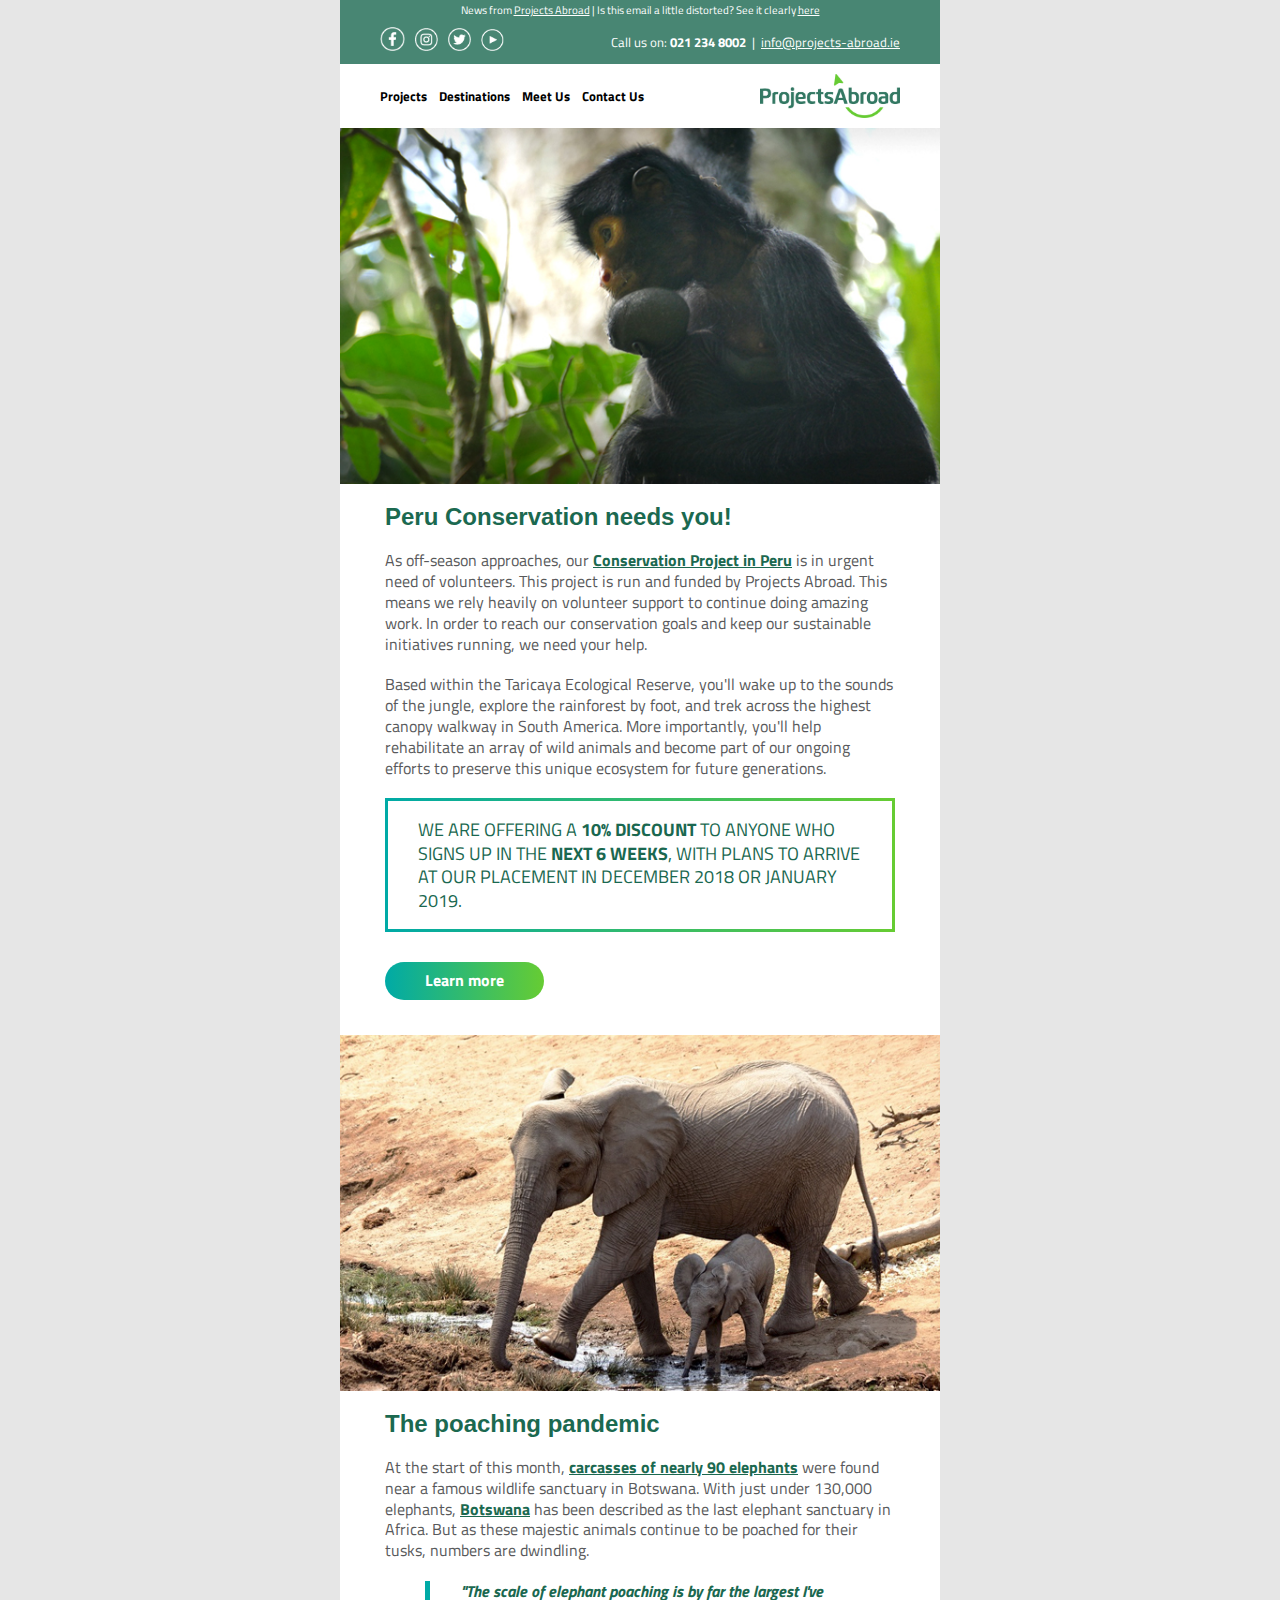
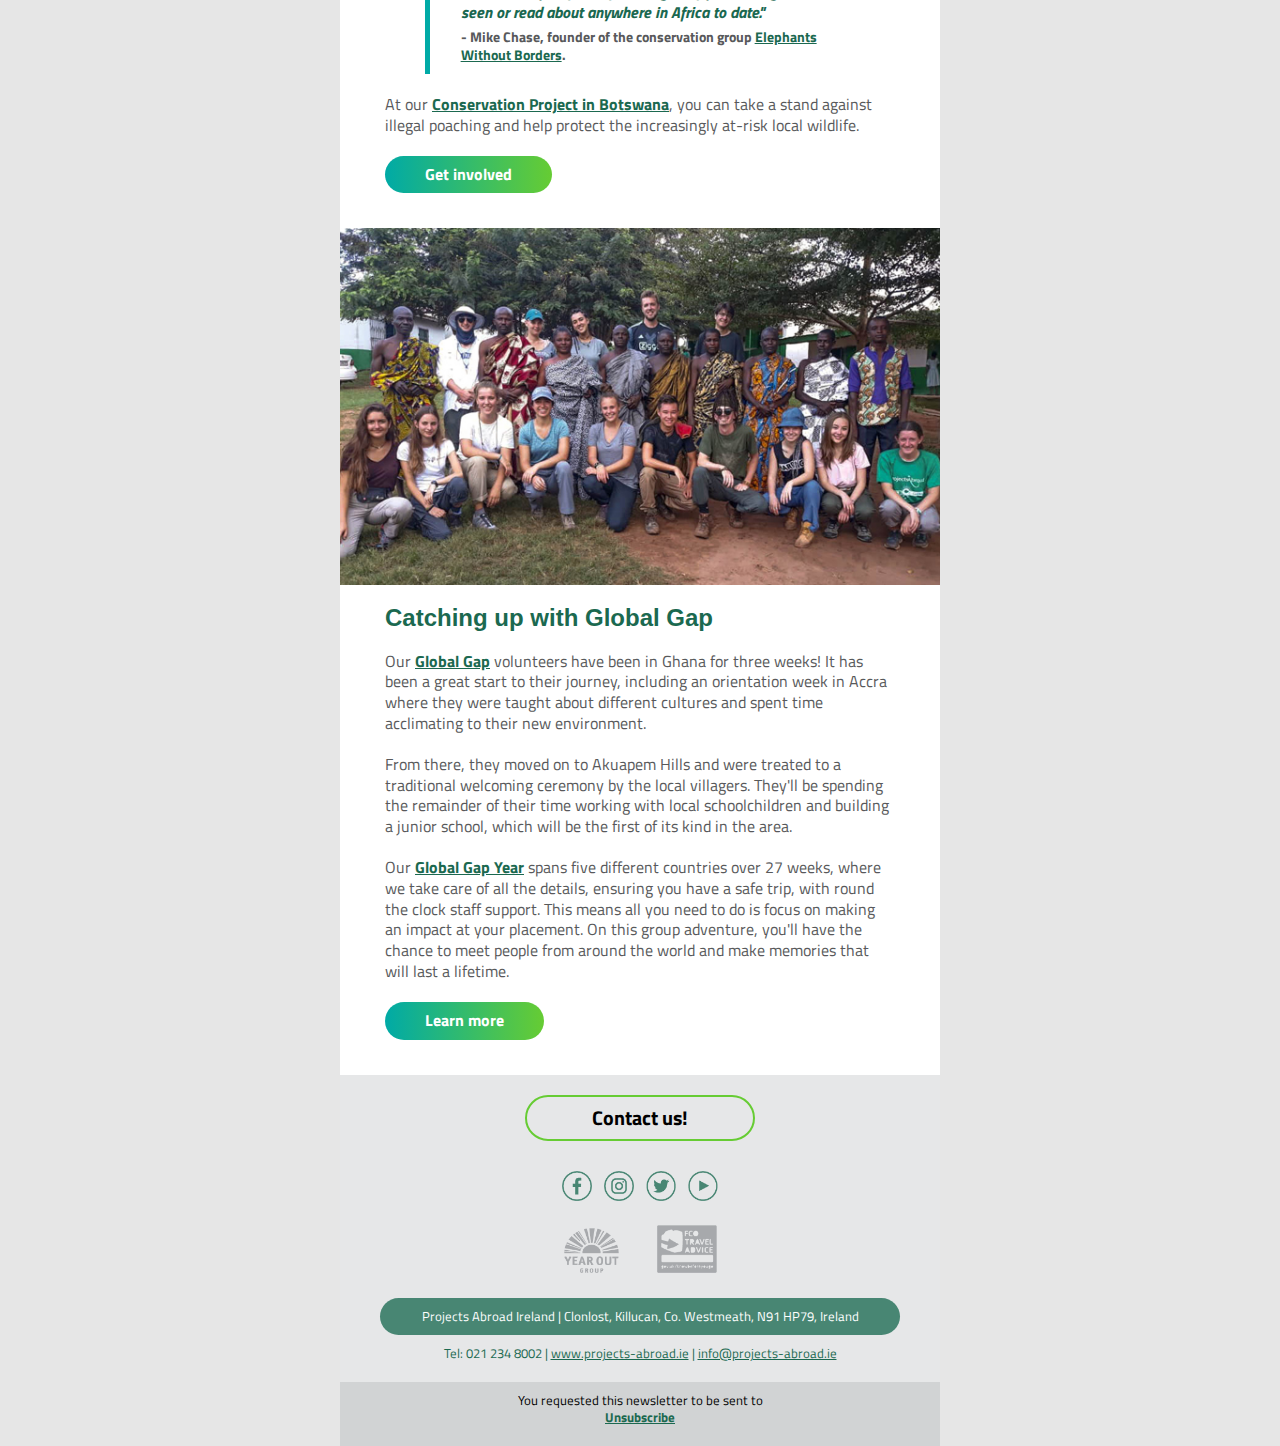
==== newsletter-template/index.html @ 7e194765 "ch" ====
<!DOCTYPE html PUBLIC "-//W3C//DTD XHTML 1.0 Transitional//EN" "http://www.w3.org/TR/xhtml1/DTD/xhtml1-transitional.dtd">
<html xmlns="http://www.w3.org/1999/xhtml">
<head>
	<title>Reduced price for Peru Conservation!</title>
	<meta http-equiv="Content-Type" content="text/html; charset=utf-8" />
	<meta name="viewport" content="width=device-width; initial-scale=1.0; user-scalable=1;" />
	<meta http-equiv="X-UA-Compatible" content="IE=edge" />
	<link href="https://fonts.googleapis.com/css?family=Titillium+Web" rel="stylesheet" />
	<style type="text/css">
    /* CLIENT-SPECIFIC STYLES */
		#outlook a { padding:0; }
    	body, table, td, a{-webkit-text-size-adjust: 100%; -ms-text-size-adjust: 100%;-webkit-font-smoothing: antialiased;} /* Prevent WebKit and Windows mobile changing default text sizes */
		table, td {mso-table-lspace: 0pt; mso-table-rspace: 0pt;} /* Remove spacing between tables in Outlook 2007 and up */
		img{-ms-interpolation-mode: bicubic;} /* Allow smoother rendering of resized image in Internet Explorer */

    /* RESET STYLES */	
		body{ margin: 0 !important; padding: 0 !important; width: 100% !important; height: 100% !important;}
    	img{border: 0; height: auto; line-height: 100%; outline: none; text-decoration: none;}
		table{border-collapse: collapse !important;}     
		
		
    /* iOS BLUE LINKS */
    a[x-apple-data-detectors] {
        color: inherit !important;
        text-decoration: none !important;
        font-size: inherit !important;
        font-family: inherit !important;
        font-weight: inherit !important;
        line-height: inherit !important;
    }

	/* CURRENT SETTINGS */
	body {
		background-color: #E6E6E6 !important;
		font-size: 14px; font-size: 1.4rem;
		font-family: 'Titillium Web', Verdana, Geneva, sans-serif;
		}

	p {
		margin: 0;
		line-height: 1.3em;
		}
	
	a {color: #1B6950;}

	#menu a:hover {
		background: #1B6950;
		background: -webkit-gradient(linear,right top,left top,from(#00aaa6),to(#6c3)) bottom no-repeat;
		background: linear-gradient(270deg,#00aaa6 0,#6c3) bottom no-repeat;
		background-size: 60% 3px;
		background-position: left bottom;
	}
	
	.borderLeft {
		background: #1B6950;
		background: -webkit-gradient(#00aaa6, #6c3) left no-repeat;
		background: linear-gradient(#00aaa6,#6c3) left no-repeat;
		background-size: 5px 100%;
		background-position: left top;
	}
	
	
	a {text-decoration: underline;}

	a:hover {text-decoration: none;}

	a.no-underline {text-decoration: none;}

	a.no-underline:hover {text-decoration: underline;}

	 @media only screen and (max-width: 640px) {
		.deviceWidth {
			width: 100% !important;
			max-width: 100% !important;
		}
		.hide {display: none !important;}
		
		.top-info {
			margin: 0 auto;
			padding: 15px 0;
			text-align: center;
		}
		.top-logo {
			margin: 0 auto;
			padding: 0;
			text-align: center;
		}
		.mobileText {
			padding: 20px 20px 20px 20px !important;
			font-size: 14px !important; font-size: 1.4rem !important;
		}
		.block {
			display: block;
		}
		
		.borderLeft {
			background: #1B6950;
			background: -webkit-gradient(#00aaa6, #6c3) left no-repeat;
			background: linear-gradient(#00aaa6,#6c3) left no-repeat;
			background-size: 5px 100%;
			background-position: left top;
		}
		
	}

	</style>	
	
<!--[if gte mso 9]>
	<style type="text/css">

	body {

		font-family: Verdana, Geneva, sans-serif !important;
		font-size: 13px !important;
		line-height: 1.3em !important;
		/*font-family: Arial, Helvetica, sans-serif !important;*/
		}
		
		#top {
			font-size: 11px !important;
		}
		
		#topCall {
			font-size: 13px !important;
		}
		
		td, p, a {
			font-family: Verdana, Geneva, sans-serif !important;
		}
		
		td, p {
			font-size: 14px !important;
			line-height: 1.3em !important;
		}
			
		.top-info {
			font-size: 12px !important;
		}
		
		.borderLeft {
			background: none;
			border-left: 5px solid #1B6950 !important;
		}
		
		.ctaMso {
			padding-top: 10px !important;
			padding-bottom: 10px !important;
			font-size: 14px !important;
			font-weight: normal !important;
		}
		
		.cta {
			font-weight: normal !important;
			font-size: 14px !important;
		}
		

			 
    </style>
<![endif]-->	
	
</head>

<body bgcolor="#E6E6E6" text="#000000" link="#1B6950" alink="#1B6950" vlink="#1B6950" style="width: 100% !important; font-family: 'Titillium Web', Verdana, Geneva, sans-serif; background-color: #E6E6E6; -webkit-text-size-adjust: 100%; -webkit-font-smoothing: antialiased;">
<!-- HIDDEN PREHEADER TEXT -->
	<div style="max-height: 0px; max-width: 0px; opacity: 0; color: #E6E6E6; font-size: 1px; line-height: 1px; display: none; overflow: hidden;" class="deviceWidth">Claim a 10% discount today! |</div>
    <div style="padding: 0px 0px 0px 0px; text-align: center; background-color: #E6E6E6; display: block;" class="deviceWidth">
	<table width="620" align="center" bgcolor="#E6E6E6" border="0" cellpadding="0" cellspacing="0" style="margin: 0 auto; padding: 0;" class="deviceWidth">
		<tr>
			<td width="100%" align="center" valign="top" bgcolor="#E6E6E6">
<!-- HEADER -->			
				<table width="600" align="center" border="0" cellpadding="0" cellspacing="0" bgcolor="#488673" class="deviceWidth">
					<tr>
						<td width="100%" align="center" valign="middle" style="padding: 5px 40px; font-family: 'Titillium Web', Verdana, Geneva, sans-serif; font-size: 11px; line-height: 1em; color: #FFFFFF; -webkit-text-size-adjust: 100%;" id="top" class="hide">News from <a href="https://www.projects-abroad.ie/?utm_source=newsletter&amp;utm_medium=email&amp;utm_content=tophome_link&amp;utm_campaign=Marketing%2BNewsletterOctober18" style="font-family: 'Titillium Web', Verdana, Geneva, sans-serif; font-size: 11px; line-height: 1em; color: #FFFFFF; -webkit-text-size-adjust: 100%;" target="_blank" title="Projects Abroad">Projects Abroad</a> | Is this email a little distorted? See it clearly <a href="#clearly#" style="font-family: 'Titillium Web', Verdana, Geneva, sans-serif; font-size: 11px; line-height: 1em; color: #FFFFFF; -webkit-text-size-adjust: 100%;" target="_blank" title="See it clearly here">here</a></td>
						
					</tr>
					<tr>
						<td width="100%" align="center" valign="middle" style="padding: 6px 40px;">
							<table width="100%" align="center" border="0" cellpadding="0" cellspacing="0" class="deviceWidth">
								<tr>
									<td align="left" valign="middle" width="28%" style="line-height: 1.3em; -webkit-text-size-adjust: 100%;" class="hide"><a href="http://www.facebook.com/projectsabroadireland" target="_blank" rel="nofollow" title="Facebook"><img src="global/logo-facebook.png" width="25" height="23" border="0" alt="Facebook" title="Facebook" /></a>&nbsp;&nbsp;<a href="https://www.instagram.com/projectsabroadglobal/" target="_blank" title="Instagram" rel="nofollow"><img src="global/logo-intagram.png" width="23" height="23" border="0" alt="Instagram" title="Instagram" /></a>&nbsp;&nbsp;<a href="https://twitter.com/Proj_Abroad_UK" target="_blank" rel="nofollow" title="Twitter"><img src="global/logo-twitter.png" width="23" height="23" border="0" alt="Twitter" title="Twitter" /></a>&nbsp;&nbsp;<a href="https://www.youtube.com/user/projectsabroad" rel="nofollow" target="_blank" title="Youtube"><img src="global/logo-youtube.png" width="23" height="23" border="0" alt="Youtube" title="Youtube" /></a></td>
									<td align="right" valign="middle" width="70%" style="font-family: 'Titillium Web', Verdana, Geneva, sans-serif; font-size: 13px; line-height: 1.3em; color: #FFFFFF; -webkit-text-size-adjust: 100%;" id="topCall" class="deviceWidth top-info">Call us on: <strong>021 234 8002</strong><span class="hide">&nbsp; |&nbsp; </span><a href="mailto:info@projects-abroad.ie" style="font-family: 'Titillium Web', Verdana, Geneva, sans-serif; font-size: 13px; line-height: 1.3em; color: #FFFFFF; -webkit-text-size-adjust: 100%;" title="info@projects-abroad.ie" class="block">info@projects-abroad.ie</a></td>
								</tr>
							</table>
						</td>
					</tr>
				</table>
<!-- MENU -->	
				<table width="600" align="center" border="0" cellpadding="0" cellspacing="0" bgcolor="#FFFFFF" class="deviceWidth">
					<tr>
						<td width="100%" align="center" valign="middle" style="padding: 10px 40px;">
							<table width="100%" align="center" border="0" cellpadding="0" cellspacing="0" class="deviceWidth">
								<tr>
									<td align="left" style="width: calc(100% - 160px); font-family: 'Titillium Web', Verdana, Geneva, sans-serif; font-weight: bold; font-size: 13px; line-height: 2em; color: #000000;" id="menu" class="hide"><a href="https://www.projects-abroad.ie/volunteer-projects/?utm_source=newsletter&utm_medium=email&utm_content=mainmenu_projects&utm_campaign=Marketing%2BNewsletterOctober18" target="_blank" title="Projects" style="color: #000000; text-decoration: none; font-size: 13px; line-height: 2em; font-weight: bold; display: inline-block;">Projects</a>&nbsp; &nbsp; <a href="https://www.projects-abroad.ie/volunteer-destinations/?utm_source=newsletter&utm_medium=email&utm_content=mainmenu_destinations&utm_campaign=Marketing%2BNewsletterOctober18" target="_blank" title="Destinations" style="color: #000000; text-decoration: none; font-size: 13px; line-height: 2em; font-weight: bold; display: inline-block;">Destinations</a>&nbsp; &nbsp; <a href="https://www.projects-abroad.ie/about-us/information-events/?utm_source=newsletter&utm_medium=email&utm_content=mainmenu_meetus&utm_campaign=Marketing%2BNewsletterOctober18" target="_blank" title="Meet Us" style="color: #000000; text-decoration: none; font-size: 13px; line-height: 2em; font-weight: bold; display: inline-block;">Meet Us</a>&nbsp; &nbsp; <a href="https://www.projects-abroad.ie/about-us/contact-us/?utm_source=newsletter&utm_medium=email&utm_content=mainmenu_contactus&utm_campaign=Marketing%2BNewsletterOctober18" target="_blank" title="Contact Us" style="color: #000000; text-decoration: none; font-size: 13px; line-height: 2em; font-weight: bold; display: inline-block;">Contact Us</a></td>
									<td align="right" width="160" class="deviceWidth top-logo"><a href="https://www.projects-abroad.ie/?utm_source=newsletter&amp;utm_medium=email&amp;utm_content=logo&amp;utm_campaign=Marketing%2BNewsletterOctober18" target="_blank" title="Projects Abroad"><img src="global/logo-projects-abroad-new.jpg#img#" width="140" border="0" alt="Projects Abroad" title="Projects Abroad" class="logo" /></a></td>
								</tr>
							</table>
						</td>
					</tr>

				</table>
			</td>
		</tr>
<!-- CONTENT -->
		<tr>
			<td width="100%" align="center" valign="top">
				<table width="600" align="center" border="0" cellpadding="0" cellspacing="0" style="background: #FFFFFF;" class="deviceWidth">
					<tr>
						<td width="100%" valign="top" align="center"><a href="https://www.projects-abroad.ie/projects/volunteer-conservation-amazon-rainforest-peru/?utm_source=newsletter&utm_medium=email&utm_content=main_article_image&utm_campaign=Marketing%2BNewsletterOctober18" title="Volunteer in the Amazon Rainforest in Peru" target="_blank"><img src="peru-conservation-needs-you.jpg" width="600" border="0" alt="Volunteer in the Amazon Rainforest in Peru" title="Volunteer in the Amazon Rainforest in Peru" style="color: #3c977c; font-size: 20px; line-height: 2em; text-align: center; display: block;" class="deviceWidth" /></a></td>
					</tr>
					<tr>
						<td width="100%" valign="top" style="padding: 20px 45px 35px 45px; color: #58595b; font-family: 'Titillium Web', Verdana, Geneva, sans-serif; font-size: 16px; line-height: 1.3em; text-align: left;" class="mobileText">
							<h1 style="padding: 0px; margin: 0px; font-size: 24px; line-height: 26px;"><a href="https://www.projects-abroad.ie/projects/volunteer-conservation-amazon-rainforest-peru/?utm_source=newsletter&amp;utm_medium=email&amp;utm_content=main_article_title&amp;utm_campaign=Marketing%2BNewsletterOctober18" title="Peru Conservation needs you!" target="_blank" style="padding: 0px; margin: 0 0 10px 0; color: #1b6950; font-family: 'Titillium Web Bold', Verdana, Geneva, sans-serif; font-size: 24px; line-height: 26px; text-align: left; font-weight: bold;" class="no-underline">Peru Conservation needs you!</a></h1>
							<p style="padding: 0px; margin: 20px 0px 20px 0px; font-family: 'Titillium Web', Verdana, Geneva, sans-serif; font-size: 16px; line-height: 1.3em; text-align: left; -webkit-text-size-adjust: 100%;">As off-season approaches, our <a href="https://www.projects-abroad.ie/projects/volunteer-conservation-amazon-rainforest-peru/?utm_source=newsletter&utm_medium=email&utm_content=main_article_link&utm_campaign=Marketing%2BNewsletterOctober18" target="_blank" title="Conservation Project in Peru" style="color: #1B6950; font-weight: bold;">Conservation Project in Peru</a> is in urgent need of volunteers. This project is run and funded by Projects Abroad. This means we rely heavily on volunteer support to continue doing amazing work. In order to reach our conservation goals and keep our sustainable initiatives running, we need your help.</p>
							<p style="padding: 0px; margin: 20px 0px 20px 0px; font-family: 'Titillium Web', Verdana, Geneva, sans-serif; font-size: 16px; line-height: 1.3em; text-align: left; -webkit-text-size-adjust: 100%;">Based within the Taricaya Ecological Reserve, you'll wake up to the sounds of the jungle, explore the rainforest by foot, and trek across the highest canopy walkway in South America. More importantly, you'll help rehabilitate an array of wild animals and become part of our ongoing efforts to preserve this unique ecosystem for future generations.</p>
							<div style="padding: 20px 20px 20px 30px; margin: 20px 0px 30px 0px; border-left: 3px solid #00aaa6;
							  border-right: 3px solid #6c3;
							  -webkit-box-sizing: border-box;
							  -moz-box-sizing: border-box;
							  box-sizing: border-box;
							  background-position: 0 0, 0 100%;
							  background-repeat: no-repeat;
							  -webkit-background-size: 100% 3px;
							  -moz-background-size: 100% 3px;
							  background-size: 100% 3px;
							  background-image: -webkit-gradient(linear,left top,right top,from(#00aaa6),to(#6c3));
							  background-image: -moz-linear-gradient(left, #00aaa6 0%, #6c3 100%), -moz-linear-gradient(left, #00aaa6 0%, #6c3 100%);
							  background-image: -o-linear-gradient(left, #00aaa6 0%, #6c3 100%), -o-linear-gradient(left, #00aaa6 0%, #6c3 100%);
							  background-image: linear-gradient(to right, #00aaa6 0%, #6c3 100%), linear-gradient(to right, #00aaa6 0%, #6c3 100%);">

							<p style="font-family: 'Titillium Web', Verdana, Geneva, sans-serif; color: #1a6850; text-transform: uppercase; font-size: 18px; line-height: 1.3em; text-align: left; -webkit-text-size-adjust: 100%;">We are offering a <strong>10% discount</strong> to anyone who signs up in the <strong>next 6 weeks</strong>, with plans to arrive at our placement in December 2018 or January 2019.</p>
							</div>
							<div style="padding: 0px 0px 0px 0px; clear: right; display: block;"><table border="0" cellpadding="5" cellspacing="0">
								<tr>
									<td align="left" valign="middle" style="padding: 8px 40px 9px 40px; background: #00aaa6; background: -webkit-gradient(linear,left top,right top,from(#00aaa6),to(#6c3)); background: linear-gradient(90deg,#00aaa6 0,#6c3); border-radius: 50px; -moz-border-radius: 50px; -webkit-border-radius: 50px; font-size: 16px; line-height: 1.3em; -webkit-text-size-adjust: 100%;" class="ctaMso"><a href="https://www.projects-abroad.ie/projects/volunteer-conservation-amazon-rainforest-peru/?utm_source=newsletter&amp;utm_medium=email&amp;utm_content=main_article_findoutmore&amp;utm_campaign=Marketing%2BNewsletterOctober18" target="_blank" style="margin: 0px; display: block; color: #FFFFFF; font-weight: bold; font-family: 'Titillium Web', Verdana, Geneva, sans-serif; -webkit-text-size-adjust: 100%;" title="Learn more" class="no-underline">Learn more</a></td>
								</tr>
							</table></div>								
						</td>
					</tr>
				</table>
				<table width="600" align="center" border="0" cellpadding="0" cellspacing="0" style="background: #FFFFFF;" class="deviceWidth">
					<tr>
						<td width="100%" valign="top" align="center"><a href="https://www.projects-abroad.ie/projects/wildlife-conservation-volunteering-botswana/?utm_source=newsletter&utm_medium=email&utm_content=article1_image&utm_campaign=Marketing%2BNewsletterOctober18" title="Wildlife Conservation Volunteering in Botswana" target="_blank"><img src="the-poaching-pandemic.jpg" width="600" border="0" alt="Wildlife Conservation Volunteering in Botswana" title="Wildlife Conservation Volunteering in Botswana" style="color: #3c977c; font-size: 20px; line-height: 2em; text-align: center; display: block;" class="deviceWidth" /></a></td>
					</tr>
					<tr>
						<td width="100%" valign="top" style="padding: 20px 45px 35px 45px; color: #58595b; font-family: 'Titillium Web', Verdana, Geneva, sans-serif; font-size: 16px; line-height: 1.3em; text-align: left;" class="mobileText">
							<h2 style="padding: 0px; margin: 0px; font-size: 24px; line-height: 26px;"><a href="https://www.projects-abroad.ie/projects/wildlife-conservation-volunteering-botswana/?utm_source=newsletter&amp;utm_medium=email&amp;utm_content=article1_title&amp;utm_campaign=Marketing%2BNewsletterOctober18" title="The poaching pandemic" target="_blank" style="padding: 0px; margin: 0 0 10px 0; color: #1b6950; font-family: 'Titillium Web Bold', Verdana, Geneva, sans-serif; font-size: 24px; line-height: 26px; text-align: left; font-weight: bold;" class="no-underline">The poaching pandemic</a></h2>
							<p style="padding: 0px; margin: 20px 0px 20px 0px; font-family: 'Titillium Web', Verdana, Geneva, sans-serif; font-size: 16px; line-height: 1.3em; text-align: left; -webkit-text-size-adjust: 100%;">At the start of this month, <a href="https://www.bbc.com/news/world-africa-45396394" target="_blank" title="carcasses of nearly 90 elephants" style="color: #1B6950; font-weight: bold;">carcasses of nearly 90 elephants</a> were found near a famous wildlife sanctuary in Botswana. With just under 130,000 elephants, <a href="https://www.projects-abroad.ie/volunteer-botswana/?utm_source=newsletter&utm_medium=email&utm_content=article1_link&utm_campaign=Marketing%2BNewsletterOctober18" target="_blank" title="Botswana" style="color: #1B6950; font-weight: bold;">Botswana</a> has been described as the last elephant sanctuary in Africa. But as these majestic animals continue to be poached for their tusks, numbers are dwindling. </p>
							<div style="margin: 10px 40px; padding: 0px 0px 0px 0px; clear: both; border-left: 5px solid #00aaa6;">
							<table width="95%" border="0" cellpadding="0" cellspacing="0" style="margin: 0 auto;">
								<tr>
									<td width="100%" align="left" valign="top" style="padding: 0px 20px 0px 20px; margin: 0; font-family: 'Titillium Web', Verdana, Geneva, sans-serif; font-size: 16px; text-align: left; -webkit-text-size-adjust: 100%;">
										<p style="margin: 0px 0px 5px 0px; padding: 0px 0px 0px 0px; font-family: 'Titillium Web', Verdana, Geneva, sans-serif; font-weight: bold; font-size: 16px; color: #1a6850; -webkit-text-size-adjust: 100%;"><i>"The scale of elephant poaching is by far the largest I've seen or read about anywhere in Africa to date."</i></p>
										<p style="margin: 0px 0px 10px 0px; padding: 0px 0px 0px 0px; font-family: 'Titillium Web', Verdana, Geneva, sans-serif; font-weight: bold; color: #58595b; font-size: 14px; -webkit-text-size-adjust: 100%;">- Mike Chase, founder of the conservation group <a href="http://elephantswithoutborders.org/" target="_blank" title="Elephants Without Borders" style="color: #1B6950; font-weight: bold; font-family: 'Titillium Web', Verdana, Geneva, sans-serif; -webkit-text-size-adjust: 100%;">Elephants Without Borders</a>.</p>
									</td>
								</tr>
							</table>
							</div>							
							<p style="padding: 0px; margin: 20px 0px 20px 0px; font-family: 'Titillium Web', Verdana, Geneva, sans-serif; font-size: 16px; line-height: 1.3em; text-align: left; -webkit-text-size-adjust: 100%;">At our <a href="https://www.projects-abroad.ie/projects/wildlife-conservation-volunteering-botswana/?utm_source=newsletter&utm_medium=email&utm_content=article1_link&utm_campaign=Marketing%2BNewsletterOctober18" target="_blank" title="Conservation Project in Botswana" style="color: #1B6950; font-weight: bold;">Conservation Project in Botswana</a>, you can take a stand against illegal poaching and help protect the increasingly at-risk local wildlife.</p>
							<div style="padding: 0px 0px 0px 0px; clear: right; display: block;"><table border="0" cellpadding="5" cellspacing="0">
								<tr>
									<td align="left" valign="middle" style="padding: 8px 40px 9px 40px; background: #00aaa6; background: -webkit-gradient(linear,left top,right top,from(#00aaa6),to(#6c3)); background: linear-gradient(90deg,#00aaa6 0,#6c3); border-radius: 50px; -moz-border-radius: 50px; -webkit-border-radius: 50px; font-size: 16px; line-height: 1.3em; -webkit-text-size-adjust: 100%;" class="ctaMso"><a href="https://www.projects-abroad.ie/projects/wildlife-conservation-volunteering-botswana/?utm_source=newsletter&amp;utm_medium=email&amp;utm_content=article1_findoutmore&amp;utm_campaign=Marketing%2BNewsletterOctober18" target="_blank" style="margin: 0px; display: block; color: #FFFFFF; font-weight: bold; font-family: 'Titillium Web', Verdana, Geneva, sans-serif; -webkit-text-size-adjust: 100%;" title="Get involved" class="no-underline">Get involved</a></td>
								</tr>
							</table></div>								
						</td>
					</tr>
				</table>
	
				<table width="600" align="center" border="0" cellpadding="0" cellspacing="0" style="background: #FFFFFF;" class="deviceWidth">
						<tr>
							<td width="100%" valign="top" align="center"><a href="https://www.projects-abroad.ie/projects/global-gap-year/?utm_source=newsletter&utm_medium=email&utm_content=article2_image&utm_campaign=Marketing%2BNewsletterOctober18" title="Global Gap Year Abroad" target="_blank"><img src="catching-up-with-global-gap.jpg" width="600" border="0" alt="Global Gap Year Abroad" title="Global Gap Year Abroad" style="color: #3c977c; font-size: 20px; line-height: 2em; text-align: center; display: block;" class="deviceWidth" /></a></td>
						</tr>
						<tr>
						<td width="100%" valign="top" style="padding: 20px 45px 35px 45px; color: #58595b; font-family: 'Titillium Web', Verdana, Geneva, sans-serif; font-size: 16px; line-height: 1.3em; text-align: left;" class="mobileText">
								<h2 style="padding: 0px; margin: 0px; font-size: 24px; line-height: 26px;"><a href="https://www.projects-abroad.ie/projects/global-gap-year/?utm_source=newsletter&amp;utm_medium=email&amp;utm_content=article2_title&amp;utm_campaign=Marketing%2BNewsletterOctober18" title="Catching up with Global Gap" target="_blank" style="padding: 0px; margin: 0 0 10px 0; color: #1b6950; font-family: 'Titillium Web Bold', Verdana, Geneva, sans-serif; font-size: 24px; line-height: 26px; text-align: left; font-weight: bold;" class="no-underline">Catching up with Global Gap</a></h2>
								<p style="padding: 0px; margin: 20px 0px 20px 0px; font-family: 'Titillium Web', Verdana, Geneva, sans-serif; font-size: 16px; line-height: 1.3em; text-align: left; -webkit-text-size-adjust: 100%;">Our <a href="https://www.projects-abroad.ie/projects/global-gap-year/?utm_source=newsletter&utm_medium=email&utm_content=article2_link&utm_campaign=Marketing%2BNewsletterOctober18" target="_blank" title="Global Gap" style="color: #1B6950; font-weight: bold;">Global Gap</a> volunteers have been in Ghana for three weeks! It has been a great start to their journey, including an orientation week in Accra where they were taught about different cultures and spent time acclimating to their new environment. </p>
								<p style="padding: 0px; margin: 20px 0px 20px 0px; font-family: 'Titillium Web', Verdana, Geneva, sans-serif; font-size: 16px; line-height: 1.3em; text-align: left; -webkit-text-size-adjust: 100%;">From there, they moved on to Akuapem Hills and were treated to a traditional welcoming ceremony by the local villagers. They'll be spending the remainder of their time working with local schoolchildren and building a junior school, which will be the first of its kind in the area.</p>
								<p style="padding: 0px; margin: 20px 0px 20px 0px; font-family: 'Titillium Web', Verdana, Geneva, sans-serif; font-size: 16px; line-height: 1.3em; text-align: left; -webkit-text-size-adjust: 100%;">Our <a href="https://www.projects-abroad.ie/projects/global-gap-year/?utm_source=newsletter&utm_medium=email&utm_content=article2_link&utm_campaign=Marketing%2BNewsletterOctober18" target="_blank" title="Global Gap Year" style="color: #1B6950; font-weight: bold;">Global Gap Year</a> spans five different countries over 27 weeks, where we take care of all the details, ensuring you have a safe trip, with round the clock staff support. This means all you need to do is focus on making an impact at your placement. On this group adventure, you'll have the chance to meet people from around the world and make memories that will last a lifetime.</p>
							<div style="padding: 0px 0px 0px 0px; clear: right; display: block;"><table border="0" cellpadding="5" cellspacing="0">
								<tr>
									<td align="left" valign="middle" style="padding: 8px 40px 9px 40px; background: #00aaa6; background: -webkit-gradient(linear,left top,right top,from(#00aaa6),to(#6c3)); background: linear-gradient(90deg,#00aaa6 0,#6c3); border-radius: 50px; -moz-border-radius: 50px; -webkit-border-radius: 50px; font-size: 16px; line-height: 1.3em; -webkit-text-size-adjust: 100%;" class="ctaMso"><a href="https://www.projects-abroad.ie/projects/global-gap-year/?utm_source=newsletter&amp;utm_medium=email&amp;utm_content=article2_findoutmore&amp;utm_campaign=Marketing%2BNewsletterOctober18" target="_blank" style="margin: 0px; display: block; color: #FFFFFF; font-weight: bold; font-family: 'Titillium Web', Verdana, Geneva, sans-serif; -webkit-text-size-adjust: 100%;" title="Learn more" class="no-underline">Learn more</a></td>
								</tr>
							</table></div>								
							</td>
						</tr>
					</table>	
			
					<table width="600" align="center" border="0" cellpadding="0" cellspacing="0" style="background: #e6e7e8;" class="deviceWidth">
						<tr>
							<td width="100%" align="center" valign="top" style="padding: 20px 20px 20px 20px; color: #FFFFFF; font-family: 'Titillium Web', Verdana, Geneva, sans-serif; font-size: 16px; line-height: 1.3em;" class="mobileText">
								<div style="padding: 0px 0px 0px 0px; clear: both; display: block; text-align: center;" class="ctaBut"><table border="0" cellpadding="0" cellspacing="0" align="center" style="margin: 0 auto;">
									<tr>
										<td align="center" valign="middle" style="padding: 0px; " class="ctaMso"><a href="https://www.projects-abroad.ie/about-us/contact-us/?utm_source=newsletter&utm_medium=email&utm_content=bottombut_contactus&utm_campaign=Marketing%2BNewsletterOctober18" target="_blank" style="padding: 8px 65px; display: block; color: #000000; font-weight: bold; font-family: 'Titillium Web', Verdana, Geneva, sans-serif; font-size: 20px; line-height: 1.3em; border-radius: 50px; border: 2px solid #6c3;  -webkit-text-size-adjust: 100%;" title="Contact us" class="no-underline">Contact us!</a></td>
									</tr>
								</table></div>
							</td>
						</tr>
						<tr>
							<td width="100%" align="center" valign="top" style="padding: 10px 20px 10px 20px; color: #FFFFFF; font-family: 'Titillium Web', Verdana, Geneva, sans-serif; font-size: 16px; line-height: 1.3em;">
								<p style="padding: 0px; margin: 0; -webkit-text-size-adjust: 100%;"><a href="http://www.facebook.com/projectsabroadireland" target="_blank" rel="nofollow" title="Facebook"><img src="global/logo-facebook-green.png" width="30" height="30" border="0" alt="Facebook" title="Facebook" /></a>&nbsp; &nbsp;<a href="https://www.instagram.com/projectsabroadglobal/" target="_blank" title="Instagram" rel="nofollow"><img src="global/logo-intagram-green.png" width="30" height="30" border="0" alt="Instagram" title="Instagram" /></a>&nbsp; &nbsp;<a href="https://twitter.com/Proj_Abroad_UK" target="_blank" rel="nofollow" title="Twitter"><img src="global/logo-twitter-green.png" width="30" height="30" border="0" alt="Twitter" title="Twitter" /></a>&nbsp; &nbsp;<a href="https://www.youtube.com/user/projectsabroad" rel="nofollow" target="_blank" title="Youtube"><img src="global/logo-youtube-green.png" width="30" height="30" border="0" alt="Youtube" title="Youtube" /></a></p>
							</td>
						</tr>
						<tr class="hide">
							<td width="100%" align="center" valign="top" style="padding: 10px; color: #FFFFFF; font-family: 'Titillium Web', Verdana, Geneva, sans-serif; font-size: 16px; line-height: 1.3em;" class="mobileText"><a href="http://www.yearoutgroup.org/" target="_blank" title="http://www.yearoutgroup.org/" rel="NOFOLLOW"><img src="global/year-out-group.png" width="55" height="55" border="0" alt="http://www.yearoutgroup.org/" title="http://www.yearoutgroup.org/" style="padding-right: 30px; border: 0 none; height: auto;line-height: 100%; outline: none;text-decoration: none;-ms-interpolation-mode: bicubic;" /></a>&nbsp; <a href="http://www.gov.uk/knowbeforeyougo" target="_blank" title="http://www.gov.uk/knowbeforeyougo/" rel="NOFOLLOW"><img src="global/fco-logo-banner.png" width="60" border="0" alt="http://www.gov.uk/knowbeforeyougo/" title="http://www.gov.uk/knowbeforeyougo/" style="border: 0 none;height: auto;line-height: 100%;outline: none;text-decoration: none;-ms-interpolation-mode: bicubic;" /></a>
							</td>
						</tr>
						<tr>
							<td width="100%" align="center" valign="top" style="padding: 10px 40px 0px 40px; color: #FFFFFF; font-family: 'Titillium Web', Verdana, Geneva, sans-serif; font-size: 13px; line-height: 1.3em; -webkit-text-size-adjust: 100%;" class="mobileText">
									<div style="margin: 0 auto; padding: 10px; clear: both; display: block; border-radius: 50px; background: #488673; font-family: 'Titillium Web', Verdana, Geneva, sans-serif; font-size: 13px; line-height: 1.3em; -webkit-text-size-adjust: 100%;">Projects Abroad Ireland | Clonlost, Killucan, Co. Westmeath, N91 HP79, Ireland</div>
							</td>
						</tr>
						<tr>
							<td width="100%" align="center" valign="top" style="padding: 10px 40px 20px 40px; color:#1B6950; font-family: 'Titillium Web', Verdana, Geneva, sans-serif; font-size: 13px; line-height: 1.3em; -webkit-text-size-adjust: 100%;" class="mobileText"><p style="padding: 0px; margin: 0px; font-family: 'Titillium Web', Verdana, Geneva, sans-serif; font-size: 13px; line-height: 1.3em; text-align: center; -webkit-text-size-adjust: 100%;">Tel: 021 234 8002   |   <a href="https://www.projects-abroad.ie/?utm_source=newsletter&utm_medium=email&utm_content=bottomhome&utm_campaign=Marketing%2BNewsletterOctober18" style="color: #1B6950; -webkit-text-size-adjust: 100%;" target="_blank" title="www.projects-abroad.ie"> www.projects-abroad.ie</a>   |   <a href="mailto:info@projects-abroad.ie" style="color: #1B6950; -webkit-text-size-adjust: 100%;" target="_blank" title="info@projects-abroad.ie">info@projects-abroad.ie</a></p></td>
						</tr>
						<tr>
							<td width="100%" align="center" valign="top" style="padding: 10px 40px 0px 40px; color: #000000; font-family: 'Titillium Web', Verdana, Geneva, sans-serif; font-size: 13px; line-height: 1.3em; background: #d1d3d4; -webkit-text-size-adjust: 100%;" class="mobileText"><p style="padding: 0px; margin: 0px; font-family: 'Titillium Web', Verdana, Geneva, sans-serif; font-size: 13px; line-height: 1.3em; text-align: center; -webkit-text-size-adjust: 100%;">You requested this newsletter to be sent to <span style="color: #58595b !important; -webkit-text-size-adjust: 100%;"><!--{{email}}--></span></p></td>
						</tr>
						<tr>
							<td width="100%" align="center" valign="top" style="padding: 0px 40px 20px 40px; color:#1B6950; font-family: 'Titillium Web', Verdana, Geneva, sans-serif; font-size: 13px; line-height: 1.3; background: #d1d3d4; -webkit-text-size-adjust: 100%;" class="mobileText"><p style="padding: 0px; margin: 0px; font-family: 'Titillium Web', Verdana, Geneva, sans-serif; font-size: 13px; line-height: 1.3em; text-align: center; -webkit-text-size-adjust: 100%;"><a href="#unsubscribe#" style="color: #1B6950; font-weight: bold; -webkit-text-size-adjust: 100%;" target="_blank" title="Unsubscribe">Unsubscribe</a></p></td>
						</tr>
					</table>
				</td>
			</tr>
		</table>
	
	</div>

</body>
</html>
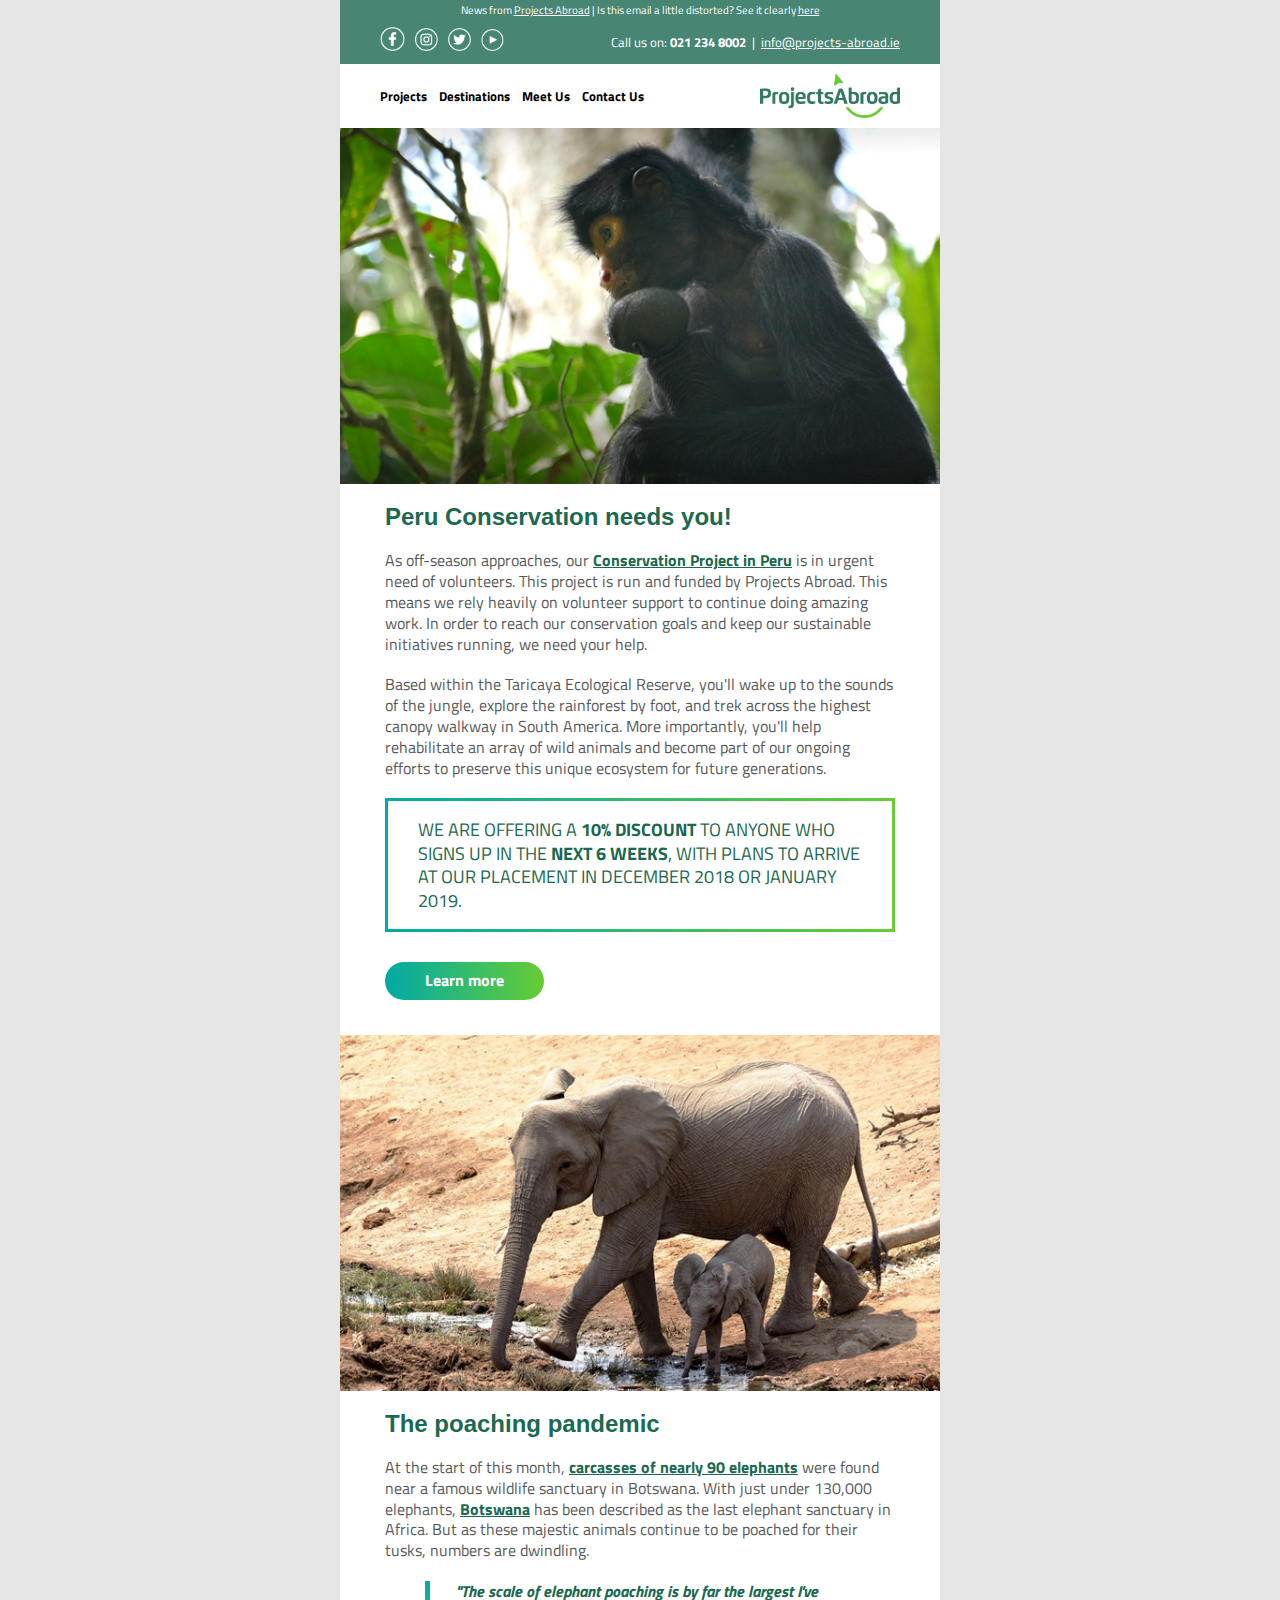
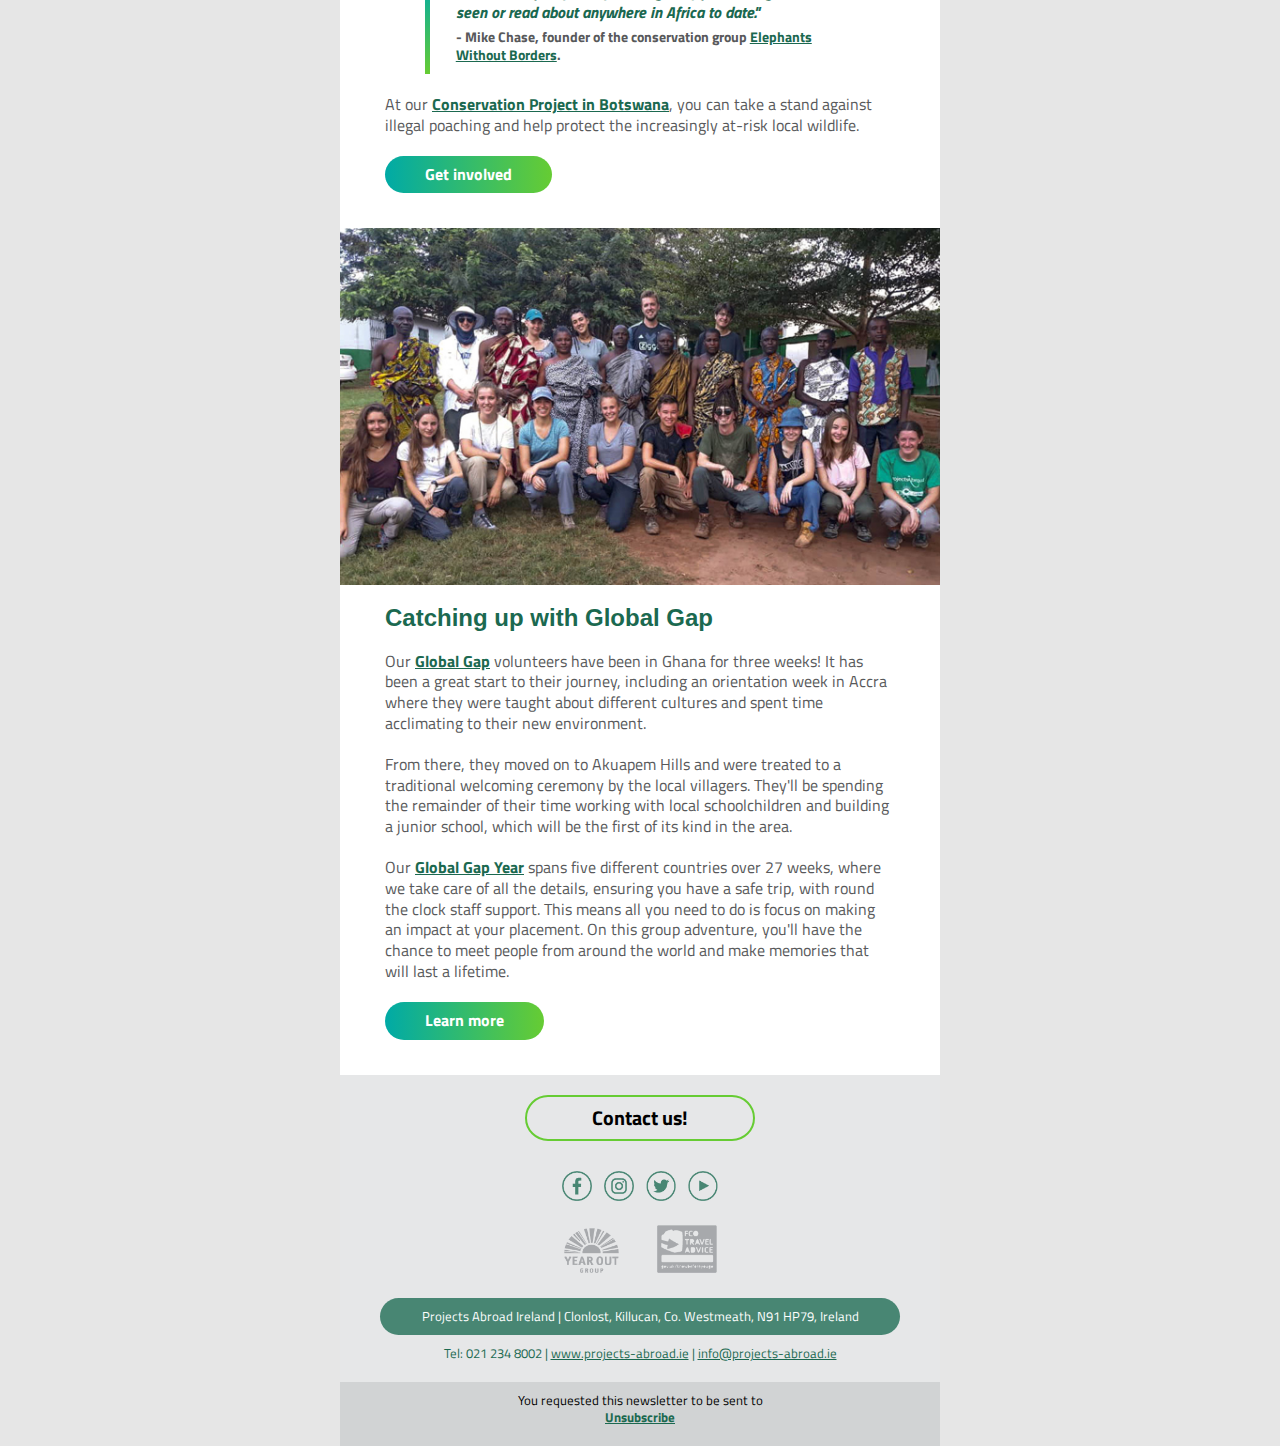
==== commit ac3b034b: "Update newsletter-template/index.html" ====
--- a/newsletter-template/index.html
+++ b/newsletter-template/index.html
@@ -246,7 +246,7 @@
 						<td width="100%" valign="top" style="padding: 20px 45px 35px 45px; color: #58595b; font-family: 'Titillium Web', Verdana, Geneva, sans-serif; font-size: 16px; line-height: 1.3em; text-align: left;" class="mobileText">
 							<h2 style="padding: 0px; margin: 0px; font-size: 24px; line-height: 26px;"><a href="https://www.projects-abroad.ie/projects/wildlife-conservation-volunteering-botswana/?utm_source=newsletter&amp;utm_medium=email&amp;utm_content=article1_title&amp;utm_campaign=Marketing%2BNewsletterOctober18" title="The poaching pandemic" target="_blank" style="padding: 0px; margin: 0 0 10px 0; color: #1b6950; font-family: 'Titillium Web Bold', Verdana, Geneva, sans-serif; font-size: 24px; line-height: 26px; text-align: left; font-weight: bold;" class="no-underline">The poaching pandemic</a></h2>
 							<p style="padding: 0px; margin: 20px 0px 20px 0px; font-family: 'Titillium Web', Verdana, Geneva, sans-serif; font-size: 16px; line-height: 1.3em; text-align: left; -webkit-text-size-adjust: 100%;">At the start of this month, <a href="https://www.bbc.com/news/world-africa-45396394" target="_blank" title="carcasses of nearly 90 elephants" style="color: #1B6950; font-weight: bold;">carcasses of nearly 90 elephants</a> were found near a famous wildlife sanctuary in Botswana. With just under 130,000 elephants, <a href="https://www.projects-abroad.ie/volunteer-botswana/?utm_source=newsletter&utm_medium=email&utm_content=article1_link&utm_campaign=Marketing%2BNewsletterOctober18" target="_blank" title="Botswana" style="color: #1B6950; font-weight: bold;">Botswana</a> has been described as the last elephant sanctuary in Africa. But as these majestic animals continue to be poached for their tusks, numbers are dwindling. </p>
-							<div style="margin: 10px 40px; padding: 0px 0px 0px 0px; clear: both; border-left: 5px solid #00aaa6;">
+							<div style="margin: 10px 40px; padding: 0px 0px 0px 0px; clear: both;" class="borderLeft">
 							<table width="95%" border="0" cellpadding="0" cellspacing="0" style="margin: 0 auto;">
 								<tr>
 									<td width="100%" align="left" valign="top" style="padding: 0px 20px 0px 20px; margin: 0; font-family: 'Titillium Web', Verdana, Geneva, sans-serif; font-size: 16px; text-align: left; -webkit-text-size-adjust: 100%;">
